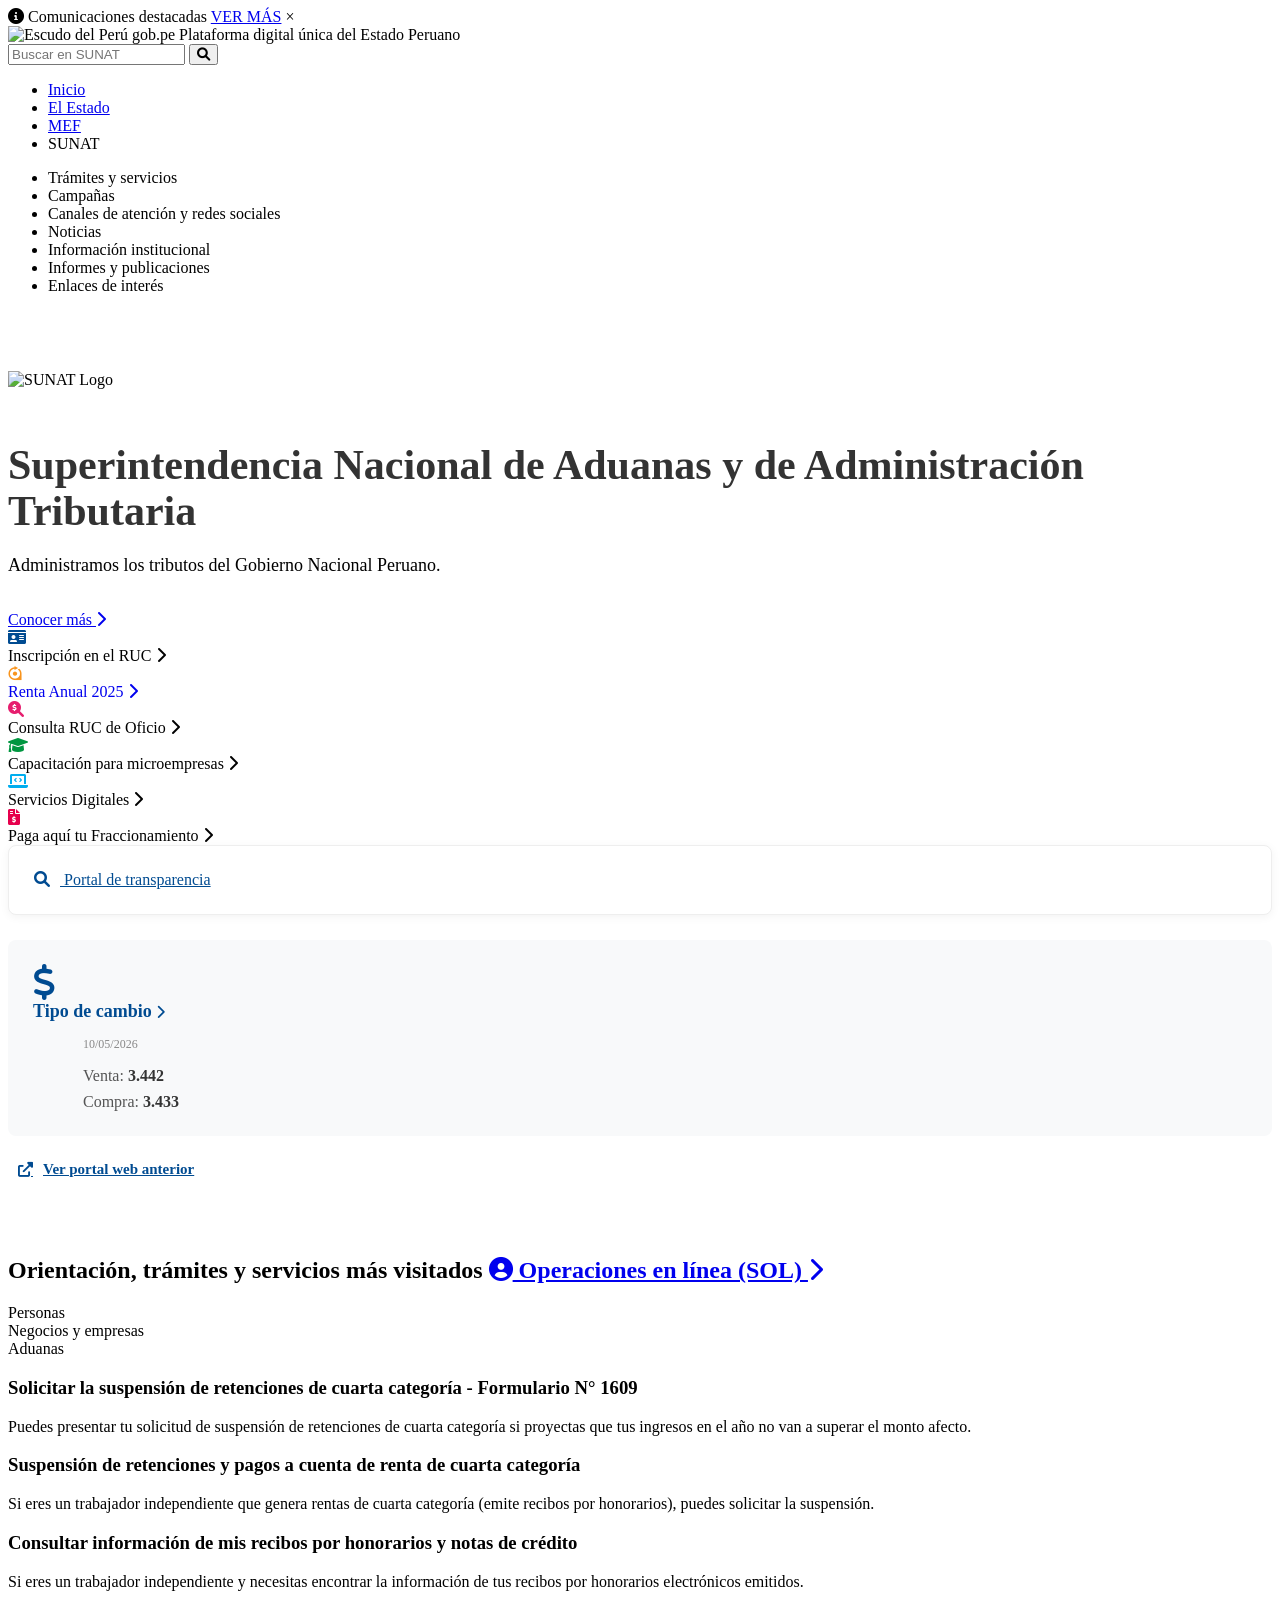
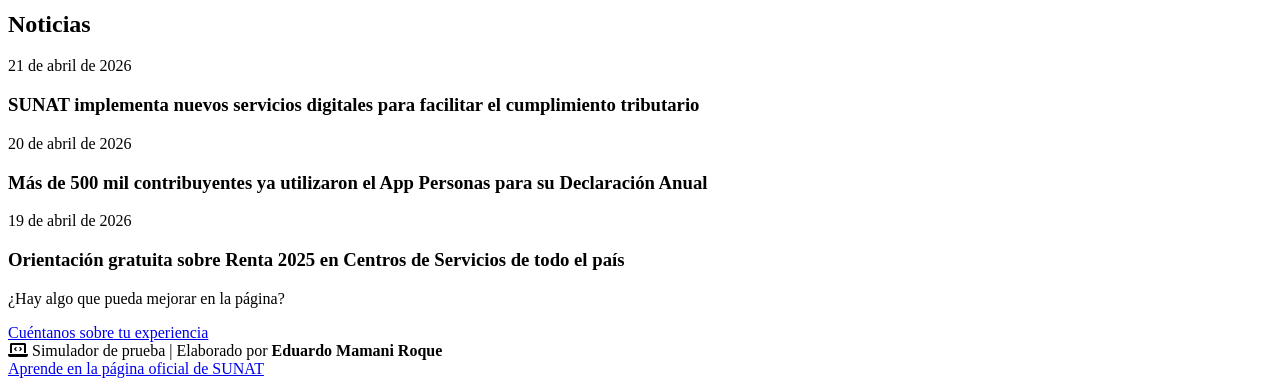
==== index.html @ ba5144df "fv710 v2" ====
<!DOCTYPE html>
<html lang="es">
<head>
    <meta charset="UTF-8">
    <meta name="viewport" content="width=device-width, initial-scale=1.0">
    <title>SUNAT - Superintendencia Nacional de Aduanas y de Administración Tributaria</title>
    <link rel="stylesheet" href="style.css">
    <link rel="preconnect" href="https://fonts.googleapis.com">
    <link rel="preconnect" href="https://fonts.gstatic.com" crossorigin>
    <link href="https://fonts.googleapis.com/css2?family=Roboto:wght@300;400;500;700&display=swap" rel="stylesheet">
    <link rel="stylesheet" href="https://cdnjs.cloudflare.com/ajax/libs/font-awesome/6.0.0/css/all.min.css">
</head>
<body>

    <!-- Announcement Bar -->
    <div class="announcement-bar" id="announcement">
        <div class="container">
            <span><i class="fas fa-info-circle"></i> Comunicaciones destacadas</span>
            <a href="#" class="announcement-link">VER MÁS</a>
            <span class="close-announcement" onclick="document.getElementById('announcement').style.display='none'">&times;</span>
        </div>
    </div>

    <!-- Header gob.pe -->
    <header class="main-header">
        <div class="container">
            <div class="logo-gob">
                <img src="ESCUDO.png" alt="Escudo del Perú" style="width: 35px; height: auto;">
                <span>gob.pe</span>
                <span class="platform-desc">Plataforma digital única del Estado Peruano</span>
            </div>
            <div class="search-box">
                <input type="text" placeholder="Buscar en SUNAT">
                <button class="search-btn"><i class="fas fa-search"></i></button>
            </div>
        </div>
    </header>

    <!-- Breadcrumbs -->
    <nav class="breadcrumbs">
        <div class="container">
            <ul>
                <li><a href="#">Inicio</a></li>
                <li><a href="#">El Estado</a></li>
                <li><a href="#">MEF</a></li>
                <li>SUNAT</li>
            </ul>
        </div>
    </nav>

    <!-- Main Navigation Tabs -->
    <nav class="nav-tabs">
        <div class="container">
            <ul>
                <li class="nav-item active">Trámites y servicios</li>
                <li class="nav-item">Campañas</li>
                <li class="nav-item">Canales de atención y redes sociales</li>
                <li class="nav-item">Noticias</li>
                <li class="nav-item">Información institucional</li>
                <li class="nav-item">Informes y publicaciones</li>
                <li class="nav-item">Enlaces de interés</li>
            </ul>
        </div>
    </nav>



    <!-- Main Content -->
    <main class="container hero" style="padding-top: 60px; padding-bottom: 60px;">
        <div class="hero-content" style="align-items: flex-start; gap: 80px;">
            <div class="hero-left">
                <div class="sunat-logo-main">
                    <img src="LOGO_SUNAT.png" alt="SUNAT Logo" style="width: 180px; margin-bottom: 25px;">
                </div>
                <h1 class="hero-title" style="font-size: 42px; line-height: 1.1; margin-bottom: 20px; color: #333;">Superintendencia Nacional de Aduanas y de Administración Tributaria</h1>
                <p class="hero-subtitle" style="font-size: 18px; margin-bottom: 35px;">Administramos los tributos del Gobierno Nacional Peruano.</p>
                
                <a href="#" class="conocer-mas" style="font-size: 16px; margin-bottom: 50px;">Conocer más <i class="fas fa-chevron-right"></i></a>

                <div class="quick-access" style="gap: 25px 50px;">
                    <div class="access-card">
                        <div class="access-icon" style="color: #004B91;"><i class="fas fa-id-card"></i></div>
                        <span class="access-text">Inscripción en el RUC <i class="fas fa-chevron-right"></i></span>
                    </div>
                    <a href="renta.html" class="access-card" style="text-decoration: none;">
                        <div class="access-icon" style="color: #F8941D;"><i class="fab fa-rev"></i></div>
                        <span class="access-text">Renta Anual 2025 <i class="fas fa-chevron-right"></i></span>
                    </a>
                    <div class="access-card">
                        <div class="access-icon" style="color: #E61E6E;"><i class="fas fa-search-dollar"></i></div>
                        <span class="access-text">Consulta RUC de Oficio <i class="fas fa-chevron-right"></i></span>
                    </div>
                    <div class="access-card">
                        <div class="access-icon" style="color: #009640;"><i class="fas fa-graduation-cap"></i></div>
                        <span class="access-text">Capacitación para microempresas <i class="fas fa-chevron-right"></i></span>
                    </div>
                    <div class="access-card">
                        <div class="access-icon" style="color: #00AEEF;"><i class="fas fa-laptop-code"></i></div>
                        <span class="access-text">Servicios Digitales <i class="fas fa-chevron-right"></i></span>
                    </div>
                    <div class="access-card">
                        <div class="access-icon" style="color: #E6004D;"><i class="fas fa-file-invoice-dollar"></i></div>
                        <span class="access-text">Paga aquí tu Fraccionamiento <i class="fas fa-chevron-right"></i></span>
                    </div>
                </div>
            </div>

            <div class="hero-right" style="flex: 0 0 350px;">
                <div class="sidebar-widget" style="background: white; border: 1px solid #eee; padding: 25px; border-radius: 8px; box-shadow: 0 2px 10px rgba(0,0,0,0.05); margin-bottom: 25px;">
                    <a href="https://www.transparencia.gob.pe/enlaces/pte_transparencia_enlaces.aspx?id_entidad=83&id_tema=1&ver=D#.XWQKB-hKiUl" target="_blank" class="transparency-link" style="font-size: 16px; color: #004B91;">
                        <i class="fas fa-search" style="margin-right: 10px;"></i> Portal de transparencia
                    </a>
                </div>

                <div class="sidebar-widget exchange-rate" style="background: #f8f9fa; padding: 25px; border-radius: 8px; margin-bottom: 25px;">
                    <a href="https://e-consulta.sunat.gob.pe/cl-at-ittipcam/tcS01Alias" target="_blank" style="text-decoration: none; color: inherit;">
                        <div class="exchange-header" style="margin-bottom: 15px;">
                            <i class="fas fa-dollar-sign" style="font-size: 36px; color: #004B91; margin-right: 15px;"></i>
                            <div class="exchange-title" style="font-size: 18px; font-weight: 700; color: #004B91;">
                                Tipo de cambio <i class="fas fa-chevron-right" style="font-size: 14px;"></i>
                            </div>
                        </div>
                    </a>
                    <div style="font-size: 12px; color: #888; margin-bottom: 15px; padding-left: 50px;">10/05/2026</div>
                    <div class="exchange-data" style="padding-left: 50px; display: flex; flex-direction: column; gap: 8px;">
                        <div class="exchange-row" style="font-size: 16px;">
                            <span class="exchange-label" style="color: #555;">Venta:</span>
                            <span class="exchange-value" style="font-weight: 700; color: #333;">3.442</span>
                        </div>
                        <div class="exchange-row" style="font-size: 16px;">
                            <span class="exchange-label" style="color: #555;">Compra:</span>
                            <span class="exchange-value" style="font-weight: 700; color: #333;">3.433</span>
                        </div>
                    </div>
                </div>

                <a href="https://www.sunat.gob.pe/portalanterior.html" target="_blank" style="color: #004B91; font-weight: 700; font-size: 15px; display: flex; align-items: center; gap: 10px; padding-left: 10px;">
                    <i class="fas fa-external-link-alt"></i> Ver portal web anterior
                </a>
            </div>
        </div>
    </main>

    <!-- Services Visited Section -->
    <section class="services-section">
        <div class="container">
            <h2 class="section-title">
                Orientación, trámites y servicios más visitados
                <a href="sol.html" class="sol-btn"><i class="fas fa-user-circle"></i> Operaciones en línea (SOL) <i class="fas fa-chevron-right"></i></a>
            </h2>

            <div class="sub-tabs">
                <div class="sub-tab active">Personas</div>
                <div class="sub-tab">Negocios y empresas</div>
                <div class="sub-tab">Aduanas</div>
            </div>

            <div class="services-content">
                <div class="service-item">
                    <h3>Solicitar la suspensión de retenciones de cuarta categoría - Formulario N° 1609</h3>
                    <p>Puedes presentar tu solicitud de suspensión de retenciones de cuarta categoría si proyectas que tus ingresos en el año no van a superar el monto afecto.</p>
                </div>
                <div class="service-item">
                    <h3>Suspensión de retenciones y pagos a cuenta de renta de cuarta categoría</h3>
                    <p>Si eres un trabajador independiente que genera rentas de cuarta categoría (emite recibos por honorarios), puedes solicitar la suspensión.</p>
                </div>
                <div class="service-item">
                    <h3>Consultar información de mis recibos por honorarios y notas de crédito</h3>
                    <p>Si eres un trabajador independiente y necesitas encontrar la información de tus recibos por honorarios electrónicos emitidos.</p>
                </div>
            </div>
        </div>
    </section>



    <section class="news-section">
        <div class="container">
            <h2 class="section-title">Noticias</h2>
            <div class="news-grid">
                <div class="news-card">
                    <div class="news-img"></div>
                    <div class="news-date">21 de abril de 2026</div>
                    <h3 class="news-title">SUNAT implementa nuevos servicios digitales para facilitar el cumplimiento tributario</h3>
                </div>
                <div class="news-card">
                    <div class="news-img"></div>
                    <div class="news-date">20 de abril de 2026</div>
                    <h3 class="news-title">Más de 500 mil contribuyentes ya utilizaron el App Personas para su Declaración Anual</h3>
                </div>
                <div class="news-card">
                    <div class="news-img"></div>
                    <div class="news-date">19 de abril de 2026</div>
                    <h3 class="news-title">Orientación gratuita sobre Renta 2025 en Centros de Servicios de todo el país</h3>
                </div>
            </div>
        </div>
    </section>

    <!-- Feedback Banner -->
    <div class="feedback-banner">
        <div class="container">
            <p>¿Hay algo que pueda mejorar en la página?</p>
            <a href="#" class="feedback-btn">Cuéntanos sobre tu experiencia</a>
        </div>
    </div>

    <!-- Footer -->
    <footer class="dashboard-footer-slim">
        <div class="footer-left">
            <span><i class="fas fa-laptop-code"></i> Simulador de prueba | Elaborado por <strong>Eduardo Mamani Roque</strong></span>
        </div>
        <div class="footer-right">
            <a href="https://www.sunat.gob.pe/portalanterior.html" target="_blank">Aprende en la página oficial de SUNAT</a>
        </div>
    </footer>
    <script src="script.js"></script>
</body>
</html>
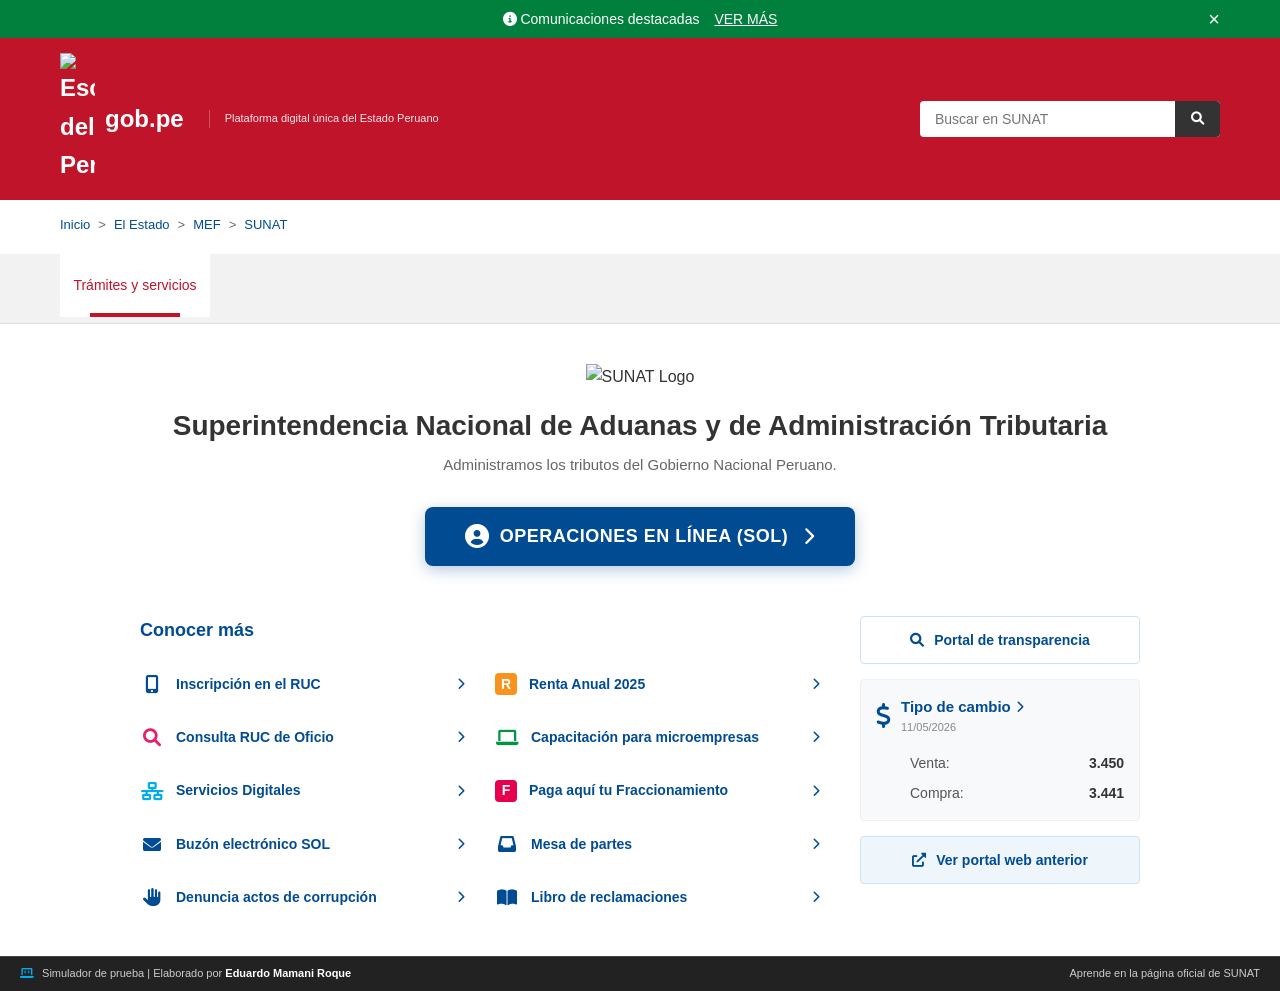
==== commit 797f8cb8: "FV 710 mod 5" ====
--- a/index.html
+++ b/index.html
@@ -53,12 +53,6 @@
         <div class="container">
             <ul>
                 <li class="nav-item active">Trámites y servicios</li>
-                <li class="nav-item">Campañas</li>
-                <li class="nav-item">Canales de atención y redes sociales</li>
-                <li class="nav-item">Noticias</li>
-                <li class="nav-item">Información institucional</li>
-                <li class="nav-item">Informes y publicaciones</li>
-                <li class="nav-item">Enlaces de interés</li>
             </ul>
         </div>
     </nav>
@@ -66,144 +60,132 @@
 
 
     <!-- Main Content -->
-    <main class="container hero" style="padding-top: 60px; padding-bottom: 60px;">
-        <div class="hero-content" style="align-items: flex-start; gap: 80px;">
-            <div class="hero-left">
-                <div class="sunat-logo-main">
-                    <img src="LOGO_SUNAT.png" alt="SUNAT Logo" style="width: 180px; margin-bottom: 25px;">
+    <main class="container hero" style="padding-top: 40px; padding-bottom: 40px;">
+        <div style="text-align: center; margin-bottom: 50px;">
+            <div class="sunat-logo-main" style="margin-bottom: 20px;">
+                <img src="LOGO_SUNAT.png" alt="SUNAT Logo" style="width: 220px; max-width: 100%;">
+            </div>
+            <h1 class="hero-title" style="font-size: 28px; line-height: 1.2; margin-bottom: 10px; color: #333;">Superintendencia Nacional de Aduanas y de Administración Tributaria</h1>
+            <p class="hero-subtitle" style="font-size: 15px; margin-bottom: 30px; color: #666;">Administramos los tributos del Gobierno Nacional Peruano.</p>
+            
+            <a href="sol.html" class="sol-btn" style="display: inline-flex; align-items: center; justify-content: center; gap: 10px; font-size: 18px; padding: 15px 40px; background-color: #004B91; color: white; border-radius: 8px; text-decoration: none; font-weight: bold; box-shadow: 0 4px 15px rgba(0, 75, 145, 0.3); transition: all 0.3s ease; text-transform: uppercase; letter-spacing: 0.5px;">
+                <i class="fas fa-user-circle" style="font-size: 24px;"></i> Operaciones en línea (SOL) <i class="fas fa-chevron-right" style="margin-left: 5px;"></i>
+            </a>
+        </div>
+
+        <!-- Links Grid Section -->
+        <div style="display: flex; gap: 40px; align-items: flex-start; justify-content: center; flex-wrap: wrap; max-width: 1000px; margin: 0 auto;">
+            
+            <!-- Left and Center Columns Wrapper -->
+            <div style="flex: 1; min-width: 300px;">
+                <h3 style="color: #004B91; font-size: 18px; margin-bottom: 20px; font-weight: 700;">Conocer más</h3>
+                <div class="links-grid" style="display: grid; grid-template-columns: repeat(auto-fit, minmax(260px, 1fr)); gap: 15px 30px;">
+                    <!-- Left links -->
+                    <a href="https://www.gob.pe/284-inscripcion-en-el-ruc" class="link-item" target="_blank">
+                        <i class="fas fa-mobile-alt" style="color: #004B91;"></i> Inscripción en el RUC <i class="fas fa-chevron-right icon-arrow"></i>
+                    </a>
+                    <a href="https://www.gob.pe/institucion/sunat/informes-publicaciones/7577495-renta-anual-2025" class="link-item" target="_blank">
+                        <div style="background-color: #F8941D; color: white; width: 22px; height: 22px; display: inline-flex; align-items: center; justify-content: center; font-weight: bold; font-size: 14px; border-radius: 4px;">R</div> Renta Anual 2025 <i class="fas fa-chevron-right icon-arrow"></i>
+                    </a>
+                    <a href="https://www.gob.pe/institucion/sunat/informes-publicaciones/7360410-consulta-ruc-de-oficio" class="link-item" target="_blank">
+                        <i class="fas fa-search" style="color: #E61E6E;"></i> Consulta RUC de Oficio <i class="fas fa-chevron-right icon-arrow"></i>
+                    </a>
+                    <a href="https://www.gob.pe/institucion/sunat/informes-publicaciones/7664158-capacitacion-preventiva-para-microempresas" class="link-item" target="_blank">
+                        <i class="fas fa-laptop" style="color: #009640;"></i> Capacitación para microempresas <i class="fas fa-chevron-right icon-arrow"></i>
+                    </a>
+                    <a href="https://www.gob.pe/institucion/sunat/informes-publicaciones/7370799-haz-tus-tramites-del-ruc-y-clave-sol-sin-salir-de-tu-negocio" class="link-item" target="_blank">
+                        <i class="fas fa-network-wired" style="color: #00AEEF;"></i> Servicios Digitales <i class="fas fa-chevron-right icon-arrow"></i>
+                    </a>
+                    <a href="https://www.gob.pe/13115-pagar-cuota-mensual-del-fraccionamiento-tributario-art-36" class="link-item" target="_blank">
+                        <div style="background-color: #E6004D; color: white; width: 22px; height: 22px; display: inline-flex; align-items: center; justify-content: center; font-weight: bold; font-size: 14px; border-radius: 4px;">F</div> Paga aquí tu Fraccionamiento <i class="fas fa-chevron-right icon-arrow"></i>
+                    </a>
+                    <a href="https://api-seguridad.sunat.gob.pe/v1/clientessol/4f3b88b3-d9d6-402a-b85d-6a0bc857746a/oauth2/loginMenuSol?originalUrl=https://e-menu.sunat.gob.pe/cl-ti-itmenu/AutenticaMenuInternet.htm&state=[base64]" class="link-item" target="_blank">
+                        <i class="fas fa-envelope" style="color: #004B91;"></i> Buzón electrónico SOL <i class="fas fa-chevron-right icon-arrow"></i>
+                    </a>
+                    <a href="https://ww1.sunat.gob.pe/ol-at-ittramitedoc/registro/iniciar" class="link-item" target="_blank">
+                        <i class="fas fa-inbox" style="color: #004B91;"></i> Mesa de partes <i class="fas fa-chevron-right icon-arrow"></i>
+                    </a>
+                    <a href="https://denuncias.servicios.gob.pe/" class="link-item" target="_blank">
+                        <i class="fas fa-hand-paper" style="color: #004B91;"></i> Denuncia actos de corrupción <i class="fas fa-chevron-right icon-arrow"></i>
+                    </a>
+                    <a href="https://www.sunat.gob.pe/institucional/contactenos/libroReclamaciones/comoPresentar-reclamo-queja-sugerencia.html" class="link-item" target="_blank">
+                        <i class="fas fa-book-open" style="color: #004B91;"></i> Libro de reclamaciones <i class="fas fa-chevron-right icon-arrow"></i>
+                    </a>
                 </div>
-                <h1 class="hero-title" style="font-size: 42px; line-height: 1.1; margin-bottom: 20px; color: #333;">Superintendencia Nacional de Aduanas y de Administración Tributaria</h1>
-                <p class="hero-subtitle" style="font-size: 18px; margin-bottom: 35px;">Administramos los tributos del Gobierno Nacional Peruano.</p>
-                
-                <a href="#" class="conocer-mas" style="font-size: 16px; margin-bottom: 50px;">Conocer más <i class="fas fa-chevron-right"></i></a>
-
-                <div class="quick-access" style="gap: 25px 50px;">
-                    <div class="access-card">
-                        <div class="access-icon" style="color: #004B91;"><i class="fas fa-id-card"></i></div>
-                        <span class="access-text">Inscripción en el RUC <i class="fas fa-chevron-right"></i></span>
-                    </div>
-                    <a href="renta.html" class="access-card" style="text-decoration: none;">
-                        <div class="access-icon" style="color: #F8941D;"><i class="fab fa-rev"></i></div>
-                        <span class="access-text">Renta Anual 2025 <i class="fas fa-chevron-right"></i></span>
-                    </a>
-                    <div class="access-card">
-                        <div class="access-icon" style="color: #E61E6E;"><i class="fas fa-search-dollar"></i></div>
-                        <span class="access-text">Consulta RUC de Oficio <i class="fas fa-chevron-right"></i></span>
-                    </div>
-                    <div class="access-card">
-                        <div class="access-icon" style="color: #009640;"><i class="fas fa-graduation-cap"></i></div>
-                        <span class="access-text">Capacitación para microempresas <i class="fas fa-chevron-right"></i></span>
-                    </div>
-                    <div class="access-card">
-                        <div class="access-icon" style="color: #00AEEF;"><i class="fas fa-laptop-code"></i></div>
-                        <span class="access-text">Servicios Digitales <i class="fas fa-chevron-right"></i></span>
-                    </div>
-                    <div class="access-card">
-                        <div class="access-icon" style="color: #E6004D;"><i class="fas fa-file-invoice-dollar"></i></div>
-                        <span class="access-text">Paga aquí tu Fraccionamiento <i class="fas fa-chevron-right"></i></span>
-                    </div>
-                </div>
-            </div>
-
-            <div class="hero-right" style="flex: 0 0 350px;">
-                <div class="sidebar-widget" style="background: white; border: 1px solid #eee; padding: 25px; border-radius: 8px; box-shadow: 0 2px 10px rgba(0,0,0,0.05); margin-bottom: 25px;">
-                    <a href="https://www.transparencia.gob.pe/enlaces/pte_transparencia_enlaces.aspx?id_entidad=83&id_tema=1&ver=D#.XWQKB-hKiUl" target="_blank" class="transparency-link" style="font-size: 16px; color: #004B91;">
-                        <i class="fas fa-search" style="margin-right: 10px;"></i> Portal de transparencia
-                    </a>
-                </div>
-
-                <div class="sidebar-widget exchange-rate" style="background: #f8f9fa; padding: 25px; border-radius: 8px; margin-bottom: 25px;">
-                    <a href="https://e-consulta.sunat.gob.pe/cl-at-ittipcam/tcS01Alias" target="_blank" style="text-decoration: none; color: inherit;">
-                        <div class="exchange-header" style="margin-bottom: 15px;">
-                            <i class="fas fa-dollar-sign" style="font-size: 36px; color: #004B91; margin-right: 15px;"></i>
-                            <div class="exchange-title" style="font-size: 18px; font-weight: 700; color: #004B91;">
-                                Tipo de cambio <i class="fas fa-chevron-right" style="font-size: 14px;"></i>
+            </div>
+
+            <!-- Right Sidebar Widgets -->
+            <div style="flex: 0 0 280px; display: flex; flex-direction: column; gap: 15px;">
+                <a href="https://www.transparencia.gob.pe/enlaces/pte_transparencia_enlaces.aspx?id_entidad=83&id_tema=1&ver=D#.XWQKB-hKiUl" target="_blank" style="display: flex; align-items: center; justify-content: center; gap: 10px; border: 1px solid #cce1f1; padding: 12px; border-radius: 4px; color: #004B91; font-weight: 700; font-size: 14px; text-decoration: none; transition: background-color 0.2s;">
+                    <i class="fas fa-search"></i> Portal de transparencia
+                </a>
+
+                <div style="background-color: #f8f9fa; padding: 15px; border-radius: 4px; border: 1px solid #f0f0f0;">
+                    <a href="https://e-consulta.sunat.gob.pe/cl-at-ittipcam/tcS01Alias" target="_blank" style="text-decoration: none; color: inherit; display: flex; align-items: center; gap: 10px; margin-bottom: 15px;">
+                        <i class="fas fa-dollar-sign" style="font-size: 24px; color: #004B91;"></i>
+                        <div>
+                            <div style="font-size: 15px; font-weight: 700; color: #004B91; display: flex; align-items: center; gap: 5px;">
+                                Tipo de cambio <i class="fas fa-chevron-right" style="font-size: 12px;"></i>
                             </div>
+                            <div style="font-size: 11px; color: #888;">11/05/2026</div>
                         </div>
                     </a>
-                    <div style="font-size: 12px; color: #888; margin-bottom: 15px; padding-left: 50px;">10/05/2026</div>
-                    <div class="exchange-data" style="padding-left: 50px; display: flex; flex-direction: column; gap: 8px;">
-                        <div class="exchange-row" style="font-size: 16px;">
-                            <span class="exchange-label" style="color: #555;">Venta:</span>
-                            <span class="exchange-value" style="font-weight: 700; color: #333;">3.442</span>
+                    <div style="display: flex; flex-direction: column; gap: 8px; padding-left: 34px;">
+                        <div style="display: flex; justify-content: space-between; font-size: 14px;">
+                            <span style="color: #555;">Venta:</span>
+                            <span style="font-weight: 700; color: #333;">3.450</span>
                         </div>
-                        <div class="exchange-row" style="font-size: 16px;">
-                            <span class="exchange-label" style="color: #555;">Compra:</span>
-                            <span class="exchange-value" style="font-weight: 700; color: #333;">3.433</span>
+                        <div style="display: flex; justify-content: space-between; font-size: 14px;">
+                            <span style="color: #555;">Compra:</span>
+                            <span style="font-weight: 700; color: #333;">3.441</span>
                         </div>
                     </div>
                 </div>
 
-                <a href="https://www.sunat.gob.pe/portalanterior.html" target="_blank" style="color: #004B91; font-weight: 700; font-size: 15px; display: flex; align-items: center; gap: 10px; padding-left: 10px;">
+                <a href="https://www.sunat.gob.pe/portalanterior.html" target="_blank" style="display: flex; align-items: center; justify-content: center; gap: 10px; background-color: #eef5fb; border: 1px solid #cce1f1; padding: 12px; border-radius: 4px; color: #004B91; font-weight: 700; font-size: 14px; text-decoration: none; transition: background-color 0.2s;">
                     <i class="fas fa-external-link-alt"></i> Ver portal web anterior
                 </a>
             </div>
         </div>
     </main>
 
-    <!-- Services Visited Section -->
-    <section class="services-section">
-        <div class="container">
-            <h2 class="section-title">
-                Orientación, trámites y servicios más visitados
-                <a href="sol.html" class="sol-btn"><i class="fas fa-user-circle"></i> Operaciones en línea (SOL) <i class="fas fa-chevron-right"></i></a>
-            </h2>
-
-            <div class="sub-tabs">
-                <div class="sub-tab active">Personas</div>
-                <div class="sub-tab">Negocios y empresas</div>
-                <div class="sub-tab">Aduanas</div>
-            </div>
-
-            <div class="services-content">
-                <div class="service-item">
-                    <h3>Solicitar la suspensión de retenciones de cuarta categoría - Formulario N° 1609</h3>
-                    <p>Puedes presentar tu solicitud de suspensión de retenciones de cuarta categoría si proyectas que tus ingresos en el año no van a superar el monto afecto.</p>
-                </div>
-                <div class="service-item">
-                    <h3>Suspensión de retenciones y pagos a cuenta de renta de cuarta categoría</h3>
-                    <p>Si eres un trabajador independiente que genera rentas de cuarta categoría (emite recibos por honorarios), puedes solicitar la suspensión.</p>
-                </div>
-                <div class="service-item">
-                    <h3>Consultar información de mis recibos por honorarios y notas de crédito</h3>
-                    <p>Si eres un trabajador independiente y necesitas encontrar la información de tus recibos por honorarios electrónicos emitidos.</p>
-                </div>
-            </div>
-        </div>
-    </section>
-
-
-
-    <section class="news-section">
-        <div class="container">
-            <h2 class="section-title">Noticias</h2>
-            <div class="news-grid">
-                <div class="news-card">
-                    <div class="news-img"></div>
-                    <div class="news-date">21 de abril de 2026</div>
-                    <h3 class="news-title">SUNAT implementa nuevos servicios digitales para facilitar el cumplimiento tributario</h3>
-                </div>
-                <div class="news-card">
-                    <div class="news-img"></div>
-                    <div class="news-date">20 de abril de 2026</div>
-                    <h3 class="news-title">Más de 500 mil contribuyentes ya utilizaron el App Personas para su Declaración Anual</h3>
-                </div>
-                <div class="news-card">
-                    <div class="news-img"></div>
-                    <div class="news-date">19 de abril de 2026</div>
-                    <h3 class="news-title">Orientación gratuita sobre Renta 2025 en Centros de Servicios de todo el país</h3>
-                </div>
-            </div>
-        </div>
-    </section>
-
-    <!-- Feedback Banner -->
-    <div class="feedback-banner">
-        <div class="container">
-            <p>¿Hay algo que pueda mejorar en la página?</p>
-            <a href="#" class="feedback-btn">Cuéntanos sobre tu experiencia</a>
-        </div>
-    </div>
+    <style>
+        .sol-btn:hover {
+            background-color: #003a70;
+            transform: translateY(-2px);
+            box-shadow: 0 8px 25px rgba(0, 75, 145, 0.4);
+        }
+        .link-item {
+            display: flex;
+            align-items: center;
+            gap: 12px;
+            font-size: 14px;
+            color: #004B91;
+            font-weight: 600;
+            text-decoration: none;
+            padding: 8px 0;
+            transition: color 0.2s;
+        }
+        .link-item i:not(.icon-arrow), .link-item > div {
+            font-size: 18px;
+            width: 24px;
+            text-align: center;
+            flex-shrink: 0;
+        }
+        .link-item .icon-arrow {
+            font-size: 12px;
+            margin-left: auto;
+            color: #004B91;
+        }
+        .link-item:hover {
+            color: #003a70;
+            text-decoration: underline;
+        }
+        .link-item:hover .icon-arrow {
+            transform: translateX(3px);
+            transition: transform 0.2s;
+        }
+    </style>
 
     <!-- Footer -->
     <footer class="dashboard-footer-slim">
--- a/style.css
+++ b/style.css
@@ -0,0 +1,843 @@
+/* 
+   SUNAT Replica Design System
+   Colors based on Peru's gob.pe and SUNAT standards
+*/
+
+:root {
+    --gob-red: #C0142A;
+    --gob-dark-red: #A01123;
+    --gob-light-gray: #f2f2f2;
+    --sunat-blue: #004B91;
+    --sunat-dark-blue: #004b8d;
+    --sunat-light-blue: #0066CC;
+    --sofia-pink: #BD1C5F;
+    --feedback-purple: #7e3e8f;
+    --text-dark: #333333;
+    --text-gray: #666666;
+    --bg-light: #F2F2F2;
+    --white: #FFFFFF;
+    --border-gray: #DDDDDD;
+    --footer-dark: #1e2124;
+    
+    --transition: all 0.3s ease;
+    --shadow-sm: 0 2px 4px rgba(0,0,0,0.1);
+    --shadow-md: 0 4px 8px rgba(0,0,0,0.15);
+}
+
+* {
+    margin: 0;
+    padding: 0;
+    box-sizing: border-box;
+}
+
+body {
+    font-family: 'Roboto', 'Open Sans', Arial, sans-serif;
+    color: var(--text-dark);
+    line-height: 1.6;
+    background-color: var(--white);
+    overflow-x: hidden;
+}
+
+a {
+    text-decoration: none;
+    color: inherit;
+    transition: var(--transition);
+}
+
+li {
+    list-style: none;
+}
+
+/* Utilities */
+.container {
+    max-width: 1200px;
+    margin: 0 auto;
+    padding: 0 20px;
+}
+
+.flex {
+    display: flex;
+    align-items: center;
+}
+
+.justify-between {
+    justify-content: space-between;
+}
+
+/* Announcement Bar */
+.announcement-bar {
+    background-color: #007F3D;
+    color: var(--white);
+    padding: 8px 0;
+    font-size: 14px;
+    font-weight: 500;
+}
+
+.announcement-bar .container {
+    display: flex;
+    justify-content: center;
+    align-items: center;
+    gap: 10px;
+    position: relative;
+}
+
+.announcement-link {
+    text-decoration: underline;
+    margin-left: 5px;
+}
+
+.close-announcement {
+    position: absolute;
+    right: 20px;
+    cursor: pointer;
+    font-size: 20px;
+}
+
+/* Main Header (Red Bar) */
+.main-header {
+    background-color: var(--gob-red);
+    color: var(--white);
+    padding: 15px 0;
+}
+
+.main-header .container {
+    display: flex;
+    justify-content: space-between;
+    align-items: center;
+}
+
+.logo-gob {
+    display: flex;
+    align-items: center;
+    gap: 10px;
+    font-size: 24px;
+    font-weight: 700;
+}
+
+.platform-desc {
+    font-size: 11px;
+    font-weight: 400;
+    opacity: 0.9;
+    margin-left: 15px;
+    padding-left: 15px;
+    border-left: 1px solid rgba(255,255,255,0.3);
+}
+
+.search-box {
+    position: relative;
+    width: 300px;
+}
+
+.search-box input {
+    width: 100%;
+    padding: 10px 45px 10px 15px;
+    border: none;
+    border-radius: 4px;
+    font-size: 14px;
+}
+
+.search-btn {
+    position: absolute;
+    right: 0;
+    top: 0;
+    height: 100%;
+    width: 45px;
+    background-color: #333;
+    border: none;
+    border-radius: 0 4px 4px 0;
+    color: white;
+    cursor: pointer;
+    display: flex;
+    align-items: center;
+    justify-content: center;
+}
+
+/* Breadcrumbs */
+.breadcrumbs {
+    padding: 15px 0;
+    font-size: 13px;
+    color: var(--sunat-blue);
+}
+
+.breadcrumbs ul {
+    display: flex;
+    gap: 8px;
+    overflow-x: auto;
+    overflow-y: hidden;
+    -webkit-overflow-scrolling: touch;
+    white-space: nowrap;
+    padding-bottom: 4px;
+}
+
+.breadcrumbs li:not(:last-child)::after {
+    content: '>';
+    margin-left: 8px;
+    color: var(--text-gray);
+}
+
+/* Navigation Tabs */
+.nav-tabs {
+    border-bottom: 1px solid var(--border-gray);
+    background-color: var(--gob-light-gray);
+}
+
+.nav-tabs ul {
+    display: flex;
+    overflow-x: auto;
+    overflow-y: hidden;
+    -webkit-overflow-scrolling: touch;
+    white-space: nowrap;
+    padding-bottom: 6px;
+}
+
+/* Scrollbar styles for menus */
+.nav-tabs ul::-webkit-scrollbar, 
+.sub-tabs::-webkit-scrollbar,
+.breadcrumbs ul::-webkit-scrollbar {
+    height: 8px;
+    width: 8px;
+}
+.nav-tabs ul::-webkit-scrollbar-track, 
+.sub-tabs::-webkit-scrollbar-track,
+.breadcrumbs ul::-webkit-scrollbar-track {
+    background: #f4f7f9; 
+    border-radius: 4px;
+}
+.nav-tabs ul::-webkit-scrollbar-thumb, 
+.sub-tabs::-webkit-scrollbar-thumb,
+.breadcrumbs ul::-webkit-scrollbar-thumb {
+    background: #ccc; 
+    border-radius: 4px;
+}
+.nav-tabs ul::-webkit-scrollbar-thumb:hover, 
+.sub-tabs::-webkit-scrollbar-thumb:hover,
+.breadcrumbs ul::-webkit-scrollbar-thumb:hover {
+    background: #aaa; 
+}
+
+.nav-item {
+    padding: 20px 15px;
+    font-size: 14px;
+    font-weight: 500;
+    text-align: center;
+    cursor: pointer;
+    transition: var(--transition);
+    max-width: 150px;
+    display: flex;
+    align-items: center;
+    justify-content: center;
+    position: relative;
+}
+
+.nav-item:hover {
+    background-color: #EAEAEA;
+}
+
+.nav-item.active {
+    color: var(--gob-red);
+    background-color: var(--white);
+}
+
+.nav-item.active::after {
+    content: '';
+    position: absolute;
+    bottom: 0;
+    left: 20%;
+    right: 20%;
+    height: 4px;
+    background-color: var(--gob-red);
+}
+
+/* Renta Anual Banner Section */
+.renta-anual-banner {
+    background-color: #F4F7F9;
+    padding: 60px 0;
+    border-bottom: 1px solid var(--border-gray);
+}
+
+.renta-anual-content {
+    display: flex;
+    align-items: center;
+    justify-content: center;
+    gap: 40px;
+    max-width: 900px;
+    margin: 0 auto 30px auto;
+}
+
+.renta-anual-title {
+    display: flex;
+    align-items: center;
+    font-size: 18px;
+    font-weight: 800;
+    text-transform: uppercase;
+    text-align: right;
+    position: relative;
+    padding-right: 30px;
+    max-width: 280px;
+    line-height: 1.4;
+    color: var(--text-dark);
+}
+
+.renta-anual-title h2 {
+    font-size: 20px;
+}
+
+.renta-anual-title .title-caret {
+    position: absolute;
+    right: 0;
+    font-size: 24px;
+    color: var(--text-dark);
+}
+
+.renta-anual-cards {
+    display: flex;
+    background-color: var(--white);
+    border-radius: 4px;
+    box-shadow: var(--shadow-sm);
+    overflow: hidden;
+    border: 1px solid var(--border-gray);
+}
+
+.renta-card {
+    padding: 30px;
+    width: 280px;
+    display: flex;
+    flex-direction: column;
+}
+
+.renta-card:first-child {
+    border-right: 1px solid var(--border-gray);
+}
+
+.renta-card h3 {
+    font-size: 20px;
+    font-weight: 700;
+    margin-bottom: 15px;
+    color: var(--text-dark);
+}
+
+.renta-card p {
+    font-size: 14px;
+    color: var(--text-gray);
+    margin-bottom: 30px;
+    flex-grow: 1;
+    line-height: 1.5;
+}
+
+.renta-btn {
+    display: flex;
+    align-items: center;
+    justify-content: center;
+    gap: 10px;
+    padding: 10px 20px;
+    border: 1px solid var(--sunat-light-blue);
+    color: var(--sunat-light-blue);
+    font-weight: 600;
+    border-radius: 4px;
+    transition: var(--transition);
+    background-color: var(--white);
+}
+
+.renta-btn:hover {
+    background-color: var(--sunat-light-blue);
+    color: var(--white);
+}
+
+.elaborado-por {
+    text-align: center;
+    font-size: 14px;
+    color: var(--text-gray);
+    background-color: #E3E9EE;
+    padding: 12px 25px;
+    border-radius: 30px;
+    display: inline-block;
+    position: relative;
+    left: 50%;
+    transform: translateX(-50%);
+    box-shadow: 0 2px 5px rgba(0,0,0,0.05);
+}
+
+.elaborado-por i {
+    color: var(--sunat-blue);
+    margin-right: 8px;
+}
+
+.elaborado-por strong {
+    color: var(--sunat-blue);
+    font-weight: 700;
+}
+
+/* Hero Section */
+.hero {
+    padding: 40px 0;
+}
+
+.hero-content {
+    display: flex;
+    gap: 40px;
+}
+
+.hero-left {
+    flex: 2;
+}
+
+.hero-right {
+    flex: 1;
+}
+
+.sunat-logo {
+    display: block;
+    width: 120px;
+    margin-bottom: 20px;
+}
+
+.sunat-logo svg {
+    width: 100%;
+    height: auto;
+}
+
+.hero-title {
+    font-size: 32px;
+    font-weight: 700;
+    margin-bottom: 15px;
+    line-height: 1.2;
+}
+
+.hero-subtitle {
+    font-size: 16px;
+    color: var(--text-gray);
+    margin-bottom: 25px;
+}
+
+.conocer-mas {
+    color: var(--sunat-blue);
+    font-weight: 700;
+    display: flex;
+    align-items: center;
+    gap: 5px;
+    margin-bottom: 30px;
+}
+
+/* Quick Access Grid */
+.quick-access {
+    display: grid;
+    grid-template-columns: 1fr 1fr;
+    gap: 20px;
+}
+
+.access-card {
+    display: flex;
+    align-items: center;
+    gap: 15px;
+    padding: 10px;
+    border-radius: 8px;
+    transition: var(--transition);
+}
+
+.access-card:hover {
+    background-color: #f0f7ff;
+}
+
+.access-icon {
+    width: 40px;
+    height: 40px;
+    display: flex;
+    align-items: center;
+    justify-content: center;
+    border-radius: 8px;
+}
+
+.access-text {
+    font-size: 15px;
+    font-weight: 600;
+    color: var(--sunat-blue);
+}
+
+.access-card i {
+    font-size: 20px;
+}
+
+/* Sidebar Widgets */
+.sidebar-widget {
+    border: 1px solid var(--border-gray);
+    border-radius: 4px;
+    padding: 20px;
+    margin-bottom: 20px;
+}
+
+.transparency-link {
+    display: flex;
+    align-items: center;
+    gap: 10px;
+    color: var(--sunat-blue);
+    font-weight: 700;
+}
+
+.exchange-rate {
+    background-color: var(--gob-light-gray);
+    border: none;
+}
+
+.exchange-header {
+    display: flex;
+    align-items: center;
+    gap: 15px;
+    margin-bottom: 15px;
+}
+
+.exchange-header i {
+    color: var(--sunat-blue);
+    font-size: 32px;
+}
+
+.exchange-title {
+    display: flex;
+    align-items: center;
+    gap: 5px;
+    color: var(--sunat-dark-blue);
+    font-weight: 700;
+    font-size: 16px;
+}
+
+.exchange-data {
+    display: flex;
+    flex-direction: column;
+    gap: 10px;
+    padding-left: 47px;
+}
+
+.exchange-row {
+    display: flex;
+    gap: 10px;
+}
+
+.exchange-label {
+    color: var(--text-dark);
+    font-size: 14px;
+}
+
+.exchange-value {
+    font-weight: 700;
+    font-size: 16px;
+}
+
+/* Sections for Tabs (Trámites visitados) */
+.services-section {
+    background-color: #F4F7F9;
+    padding: 60px 0;
+}
+
+.section-title {
+    font-size: 28px;
+    font-weight: 700;
+    margin-bottom: 30px;
+    display: flex;
+    justify-content: space-between;
+    align-items: center;
+}
+
+.sol-btn {
+    background-color: var(--sunat-blue);
+    color: white;
+    padding: 12px 25px;
+    border-radius: 4px;
+    font-weight: 700;
+    display: flex;
+    align-items: center;
+    gap: 10px;
+}
+
+.sub-tabs {
+    display: flex;
+    background-color: #E3E9EE;
+    border-radius: 4px 4px 0 0;
+    overflow-x: auto;
+    overflow-y: hidden;
+    -webkit-overflow-scrolling: touch;
+    white-space: nowrap;
+    padding-bottom: 6px;
+}
+
+.sub-tab {
+    padding: 15px 40px;
+    font-weight: 700;
+    cursor: pointer;
+    transition: var(--transition);
+}
+
+.sub-tab.active {
+    background-color: var(--white);
+    color: var(--sunat-blue);
+}
+
+.services-content {
+    background-color: var(--white);
+    padding: 40px;
+    border-radius: 0 0 4px 4px;
+    display: grid;
+    grid-template-columns: 1fr 1fr 1fr;
+    gap: 30px;
+}
+
+.service-item h3 {
+    font-size: 16px;
+    color: var(--sunat-blue);
+    margin-bottom: 15px;
+    line-height: 1.3;
+    font-weight: 700;
+}
+
+.service-item h3:hover {
+    text-decoration: underline;
+    cursor: pointer;
+}
+
+.service-item p {
+    font-size: 14px;
+    color: var(--text-gray);
+}
+
+/* News Section */
+.news-section {
+    padding: 60px 0;
+    background-color: var(--white);
+}
+
+.news-grid {
+    display: grid;
+    grid-template-columns: repeat(3, 1fr);
+    gap: 30px;
+}
+
+.news-card {
+    border-bottom: 1px solid var(--border-gray);
+    padding-bottom: 20px;
+}
+
+.news-img {
+    width: 100%;
+    aspect-ratio: 16/9;
+    background-color: var(--bg-light);
+    border-radius: 4px;
+    margin-bottom: 15px;
+    object-fit: cover;
+}
+
+.news-date {
+    font-size: 12px;
+    color: var(--text-gray);
+    margin-bottom: 8px;
+}
+
+.news-title {
+    font-size: 16px;
+    font-weight: 700;
+    color: var(--sunat-dark-blue);
+    line-height: 1.4;
+}
+
+/* Feedback Banner */
+.feedback-banner {
+    background-color: var(--feedback-purple);
+    color: white;
+    padding: 25px 0;
+    text-align: center;
+}
+
+.feedback-banner .container {
+    display: flex;
+    flex-direction: column;
+    align-items: center;
+    gap: 15px;
+}
+
+.feedback-btn {
+    background-color: white;
+    color: var(--feedback-purple);
+    padding: 10px 30px;
+    border-radius: 25px;
+    font-weight: 700;
+    font-size: 14px;
+}
+
+/* Footer Slim Dark Bar */
+.dashboard-footer-slim {
+    background-color: #222;
+    color: #CCC;
+    padding: 8px 20px;
+    display: flex;
+    justify-content: space-between;
+    align-items: center;
+    font-size: 11px;
+    border-top: 1px solid #444;
+}
+
+.dashboard-footer-slim strong {
+    color: white;
+}
+
+.dashboard-footer-slim i {
+    color: #00AEEF;
+    margin-right: 5px;
+}
+
+.footer-right a {
+    color: #CCC;
+    text-decoration: none;
+    margin-left: 20px;
+}
+
+.footer-right a:hover {
+    color: white;
+    text-decoration: underline;
+}
+
+/* Floating Sofia */
+.sofia-assistant {
+    position: fixed;
+    bottom: 20px;
+    right: 20px;
+    background-color: var(--sofia-pink);
+    color: white;
+    padding: 12px 25px;
+    border-radius: 30px;
+    display: flex;
+    align-items: center;
+    gap: 10px;
+    font-weight: 700;
+    box-shadow: var(--shadow-md);
+    cursor: pointer;
+    z-index: 1000;
+    transition: var(--transition);
+}
+
+.sofia-assistant:hover {
+    transform: scale(1.05);
+    background-color: #A51853;
+}
+
+.sofia-avatar {
+    width: 40px;
+    height: 40px;
+    border-radius: 50%;
+    background-color: white;
+    display: flex;
+    align-items: center;
+    justify-content: center;
+    overflow: hidden;
+}
+
+.sofia-avatar img {
+    width: 100%;
+}
+
+/* Responsive */
+@media (max-width: 900px) {
+    .hero-content {
+        flex-direction: column;
+    }
+    
+    .services-content {
+        grid-template-columns: 1fr;
+    }
+    
+    .quick-access {
+        grid-template-columns: 1fr;
+    }
+    
+    .nav-tabs ul {
+        overflow-x: auto;
+        white-space: nowrap;
+    }
+    
+    .search-box {
+        display: none;
+    }
+
+    .renta-anual-content {
+        flex-direction: column;
+        align-items: flex-start;
+        gap: 20px;
+    }
+
+    .renta-anual-title {
+        text-align: left;
+        padding-right: 0;
+        max-width: 100%;
+        width: 100%;
+    }
+
+    .renta-anual-title .title-caret {
+        display: none;
+    }
+
+    .renta-anual-cards {
+        flex-direction: column;
+        width: 100%;
+    }
+
+    .renta-card {
+        width: 100%;
+    }
+
+    .renta-card:first-child {
+        border-right: none;
+        border-bottom: 1px solid var(--border-gray);
+    }
+    
+    .news-grid, .footer-grid {
+        grid-template-columns: 1fr;
+        gap: 30px;
+    }
+
+    .sub-tabs {
+        flex-direction: column;
+        text-align: center;
+    }
+
+    .links-grid {
+        display: flex !important;
+        flex-wrap: nowrap !important;
+        overflow-x: auto !important;
+        white-space: nowrap !important;
+        -webkit-overflow-scrolling: touch;
+        padding-bottom: 15px;
+    }
+    
+    .links-grid::-webkit-scrollbar {
+        height: 6px;
+    }
+    .links-grid::-webkit-scrollbar-track {
+        background: #f4f7f9;
+    }
+    .links-grid::-webkit-scrollbar-thumb {
+        background: #c1c1c1;
+        border-radius: 4px;
+    }
+    
+    .links-grid .link-item {
+        min-width: 250px;
+        background: white;
+        padding: 10px 15px !important;
+        border-radius: 4px;
+        border: 1px solid #eee;
+    }
+}
+
+@media (max-width: 500px) {
+    .logo-gob {
+        font-size: 18px;
+    }
+    .platform-desc {
+        display: none;
+    }
+    .hero-title {
+        font-size: 24px;
+    }
+    .section-title {
+        font-size: 22px;
+        flex-direction: column;
+        align-items: flex-start;
+        gap: 15px;
+    }
+}
